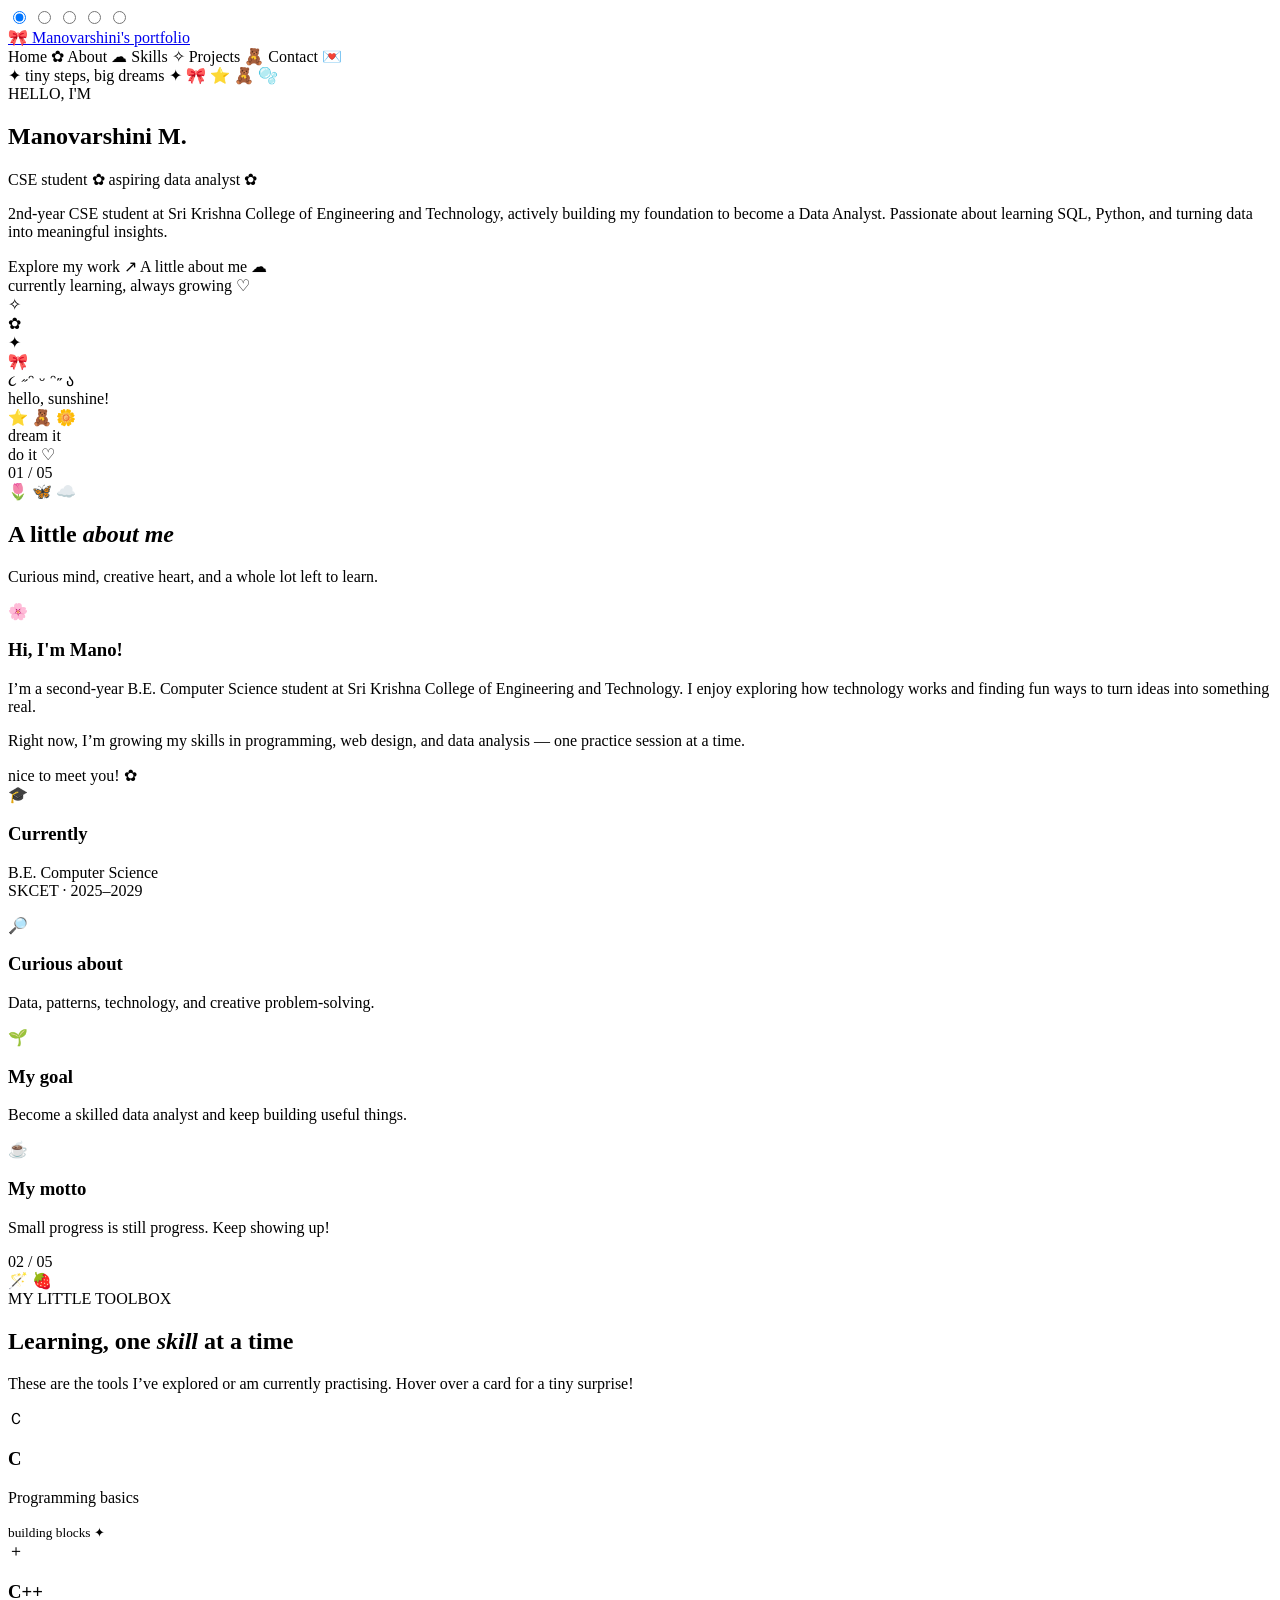
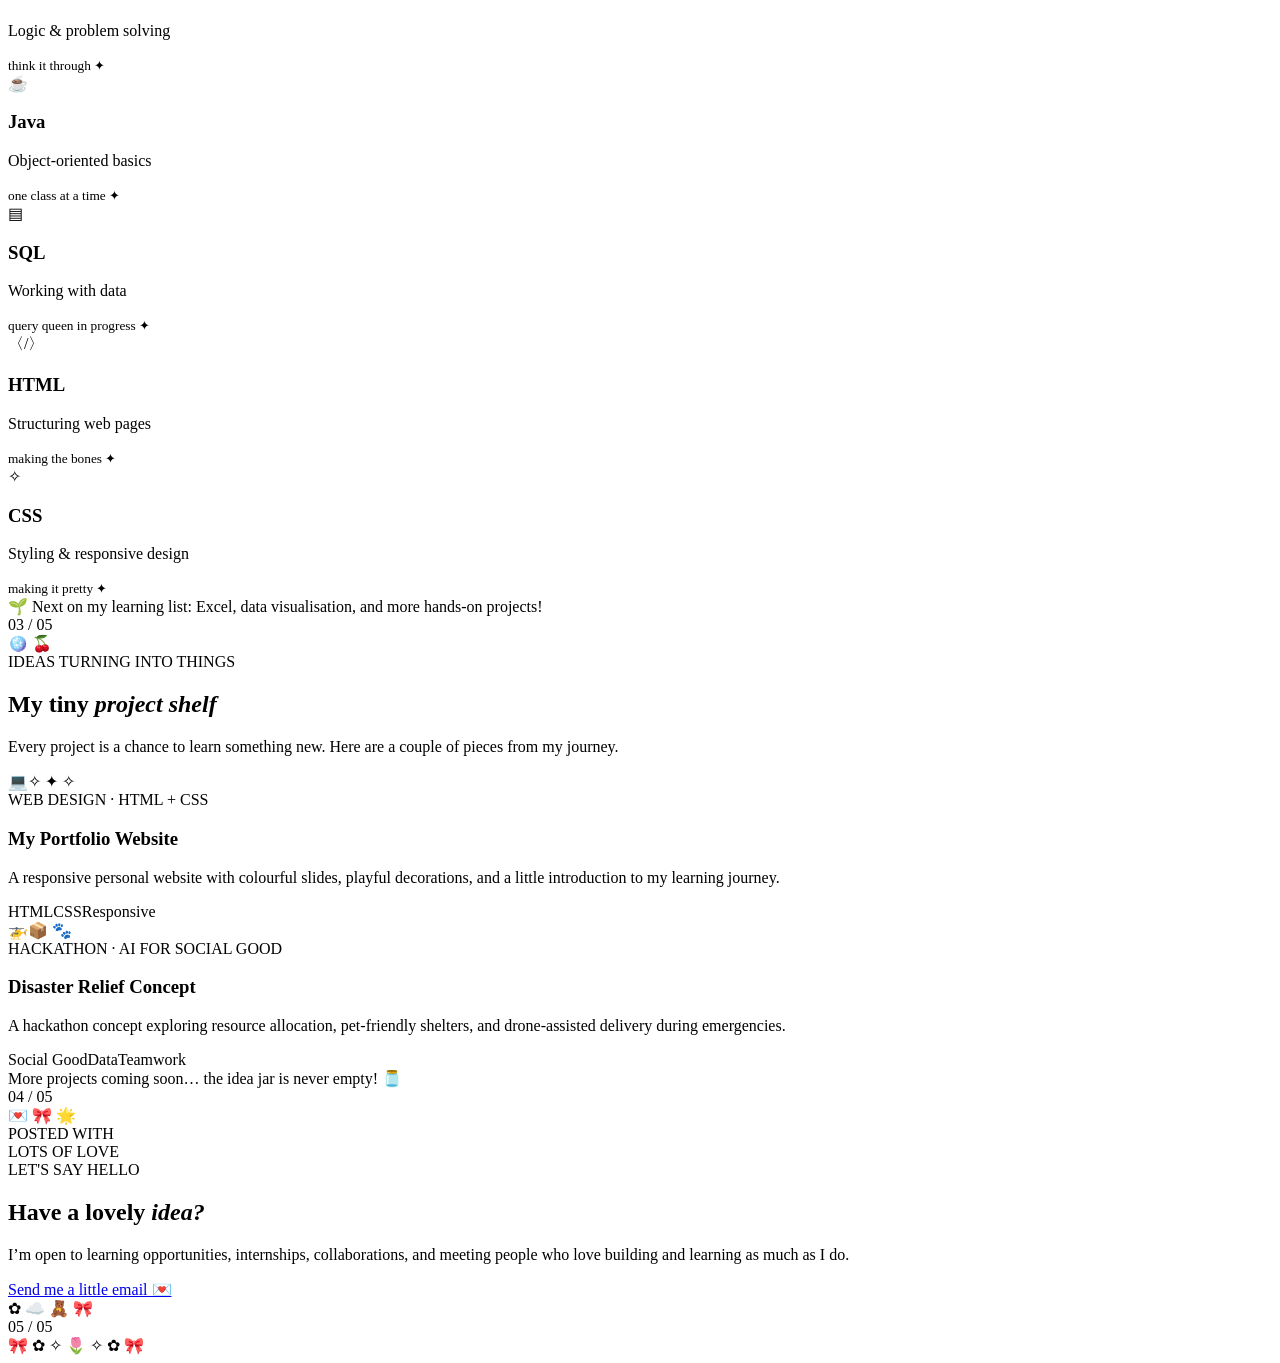
==== index.html @ 261ac4c3 "Add files via upload" ====
<!DOCTYPE html>
<html lang="en">
<head>
    <meta charset="UTF-8">
    <meta name="viewport" content="width=device-width, initial-scale=1.0">
    <meta name="theme-color" content="#ff77ad">
    <title>Manovarshini | Little World on the Web</title>

    <link rel="stylesheet" href="css/base.css">
    <link rel="stylesheet" href="css/layout.css">
    <link rel="stylesheet" href="css/components.css">
    <link rel="stylesheet" href="css/responsive.css">
</head>
<body>
    <!-- CSS-only slide controls -->
    <input type="radio" name="slide" id="home" checked>
    <input type="radio" name="slide" id="about">
    <input type="radio" name="slide" id="skills">
    <input type="radio" name="slide" id="projects">
    <input type="radio" name="slide" id="contact">

    <header class="site-header">
        <a class="logo" href="#home" aria-label="Go to home">
            <span class="logo-bow">🎀</span> Manovarshini's portfolio
        </a>
        <nav aria-label="Main navigation">
            <label for="home" tabindex="0">Home <span>✿</span></label>
            <label for="about" tabindex="0">About <span>☁</span></label>
            <label for="skills" tabindex="0">Skills <span>✧</span></label>
            <label for="projects" tabindex="0">Projects <span>🧸</span></label>
            <label for="contact" tabindex="0">Contact <span>💌</span></label>
        </nav>
    </header>

    <main class="slider">
        <div class="garland garland-one" aria-hidden="true"></div>
        <div class="garland garland-two" aria-hidden="true"></div>

        <div class="slides">
            <!-- HOME -->
            <section class="slide home-slide" aria-label="Home">
                <span class="sticker sticker-top" aria-hidden="true">✦ tiny steps, big dreams ✦</span>
                <span class="floatie floatie-one" aria-hidden="true">🎀</span>
                <span class="floatie floatie-two" aria-hidden="true">⭐</span>
                <span class="floatie floatie-three" aria-hidden="true">🧸</span>
                <span class="floatie floatie-four" aria-hidden="true">🫧</span>

                <div class="content home-copy">
                    <div class="tag"><span class="tag-dot"></span> HELLO, I'M</div>
                    <h1>Manovarshini M.</h1>
                    <p class="intro-line">CSE student <span>✿</span> aspiring data analyst <span>✿</span> </p>
                    <p class="hero-description">
                     2nd-year CSE student at Sri Krishna College of Engineering and Technology, actively building 
                    my foundation to become a Data Analyst. Passionate about 
                    learning SQL, Python, and turning data into meaningful insights.
                    </p>
                    <div class="hero-actions">
                        <label for="projects" class="btn btn-primary">Explore my work <span>↗</span></label>
                        <label for="about" class="btn btn-soft">A little about me ☁</label>
                    </div>
                    <div class="tiny-note">currently learning, always growing ♡</div>
                </div>

                <div class="hero-art" aria-label="Cute floating computer illustration">
                    <div class="orbit orbit-one">✧</div>
                    <div class="orbit orbit-two">✿</div>
                    <div class="orbit orbit-three">✦</div>
                    <div class="computer-card">
                        <div class="computer-screen">
                            <div class="screen-bow">🎀</div>
                            <div class="screen-face">૮ ˶ᵔ ᵕ ᵔ˶ ა</div>
                            <div class="screen-caption">hello, sunshine!</div>
                            <div class="screen-bars"><b></b><b></b><b></b></div>
                        </div>
                        <div class="computer-base"></div>
                    </div>
                    <span class="art-sticker sticker-star">⭐</span>
                    <span class="art-sticker sticker-bear">🧸</span>
                    <span class="art-sticker sticker-flower">🌼</span>
                    <div class="floating-label">dream it<br>do it ♡</div>
                </div>
                <div class="slide-number">01 <span>/ 05</span></div>
            </section>

            <!-- ABOUT -->
            <section class="slide about-slide" aria-label="About me">
                <span class="floatie floatie-one" aria-hidden="true">🌷</span>
                <span class="floatie floatie-two" aria-hidden="true">🦋</span>
                <span class="floatie floatie-three" aria-hidden="true">☁️</span>

                <div class="section-heading">
                    <h2>A little <em>about me</em></h2>
                    <p>Curious mind, creative heart, and a whole lot left to learn.</p>
                </div>
                <div class="about-grid">
                    <div class="about-note paper-note">
                        <span class="tape tape-pink"></span>
                        <div class="note-emoji">🌸</div>
                        <h3>Hi, I'm Mano!</h3>
                        <p>
                            I’m a second-year B.E. Computer Science student at Sri Krishna
                            College of Engineering and Technology. I enjoy exploring how
                            technology works and finding fun ways to turn ideas into something real.
                        </p>
                        <p>
                            Right now, I’m growing my skills in programming, web design,
                            and data analysis — one practice session at a time.
                        </p>
                        <span class="handwritten">nice to meet you! ✿</span>
                    </div>
                    <div class="about-facts">
                        <article class="fact-card fact-lilac">
                            <span class="fact-icon">🎓</span>
                            <div><h3>Currently</h3><p>B.E. Computer Science<br>SKCET · 2025–2029</p></div>
                        </article>
                        <article class="fact-card fact-yellow">
                            <span class="fact-icon">🔎</span>
                            <div><h3>Curious about</h3><p>Data, patterns, technology, and creative problem-solving.</p></div>
                        </article>
                        <article class="fact-card fact-mint">
                            <span class="fact-icon">🌱</span>
                            <div><h3>My goal</h3><p>Become a skilled data analyst and keep building useful things.</p></div>
                        </article>
                        <article class="fact-card fact-peach">
                            <span class="fact-icon">☕</span>
                            <div><h3>My motto</h3><p>Small progress is still progress. Keep showing up!</p></div>
                        </article>
                    </div>
                </div>
                <div class="slide-number">02 <span>/ 05</span></div>
            </section>

            <!-- SKILLS -->
            <section class="slide skills-slide" aria-label="My skills">
                <span class="floatie floatie-one" aria-hidden="true">🪄</span>
                <span class="floatie floatie-two" aria-hidden="true">🍓</span>
                <div class="section-heading">
                    <div class="tag">MY LITTLE TOOLBOX</div>
                    <h2>Learning, one <em>skill</em> at a time</h2>
                    <p>These are the tools I’ve explored or am currently practising. Hover over a card for a tiny surprise!</p>
                </div>
                <div class="skill-grid">
                    <article class="skill-card skill-pink"><span>Ｃ</span><h3>C</h3><p>Programming basics</p><small>building blocks ✦</small></article>
                    <article class="skill-card skill-lilac"><span>＋</span><h3>C++</h3><p>Logic & problem solving</p><small>think it through ✦</small></article>
                    <article class="skill-card skill-yellow"><span>☕</span><h3>Java</h3><p>Object-oriented basics</p><small>one class at a time ✦</small></article>
                    <article class="skill-card skill-mint"><span>▤</span><h3>SQL</h3><p>Working with data</p><small>query queen in progress ✦</small></article>
                    <article class="skill-card skill-peach"><span>〈/〉</span><h3>HTML</h3><p>Structuring web pages</p><small>making the bones ✦</small></article>
                    <article class="skill-card skill-blue"><span>✧</span><h3>CSS</h3><p>Styling & responsive design</p><small>making it pretty ✦</small></article>
                </div>
                <div class="learning-strip"><span>🌱</span> Next on my learning list: Excel, data visualisation, and more hands-on projects!</div>
                <div class="slide-number">03 <span>/ 05</span></div>
            </section>

            <!-- PROJECTS -->
            <section class="slide projects-slide" aria-label="My projects">
                <span class="floatie floatie-one" aria-hidden="true">🪩</span>
                <span class="floatie floatie-two" aria-hidden="true">🍒</span>
                <div class="section-heading">
                    <div class="tag">IDEAS TURNING INTO THINGS</div>
                    <h2>My tiny <em>project shelf</em></h2>
                    <p>Every project is a chance to learn something new. Here are a couple of pieces from my journey.</p>
                </div>
                <div class="project-grid">
                    <article class="project-card project-portfolio">
                        <div class="project-art"><span class="project-emoji">💻</span><span class="project-spark">✧ ✦ ✧</span></div>
                        <div class="project-info">
                            <span class="project-type">WEB DESIGN · HTML + CSS</span>
                            <h3>My Portfolio Website</h3>
                            <p>A responsive personal website with colourful slides, playful decorations, and a little introduction to my learning journey.</p>
                            <div class="pills"><span>HTML</span><span>CSS</span><span>Responsive</span></div>
                        </div>
                    </article>
                    <article class="project-card project-disaster">
                        <div class="project-art"><span class="project-emoji">🚁</span><span class="project-spark">📦 🐾</span></div>
                        <div class="project-info">
                            <span class="project-type">HACKATHON · AI FOR SOCIAL GOOD</span>
                            <h3>Disaster Relief Concept</h3>
                            <p>A hackathon concept exploring resource allocation, pet-friendly shelters, and drone-assisted delivery during emergencies.</p>
                            <div class="pills"><span>Social Good</span><span>Data</span><span>Teamwork</span></div>
                        </div>
                    </article>
                </div>
                <div class="project-footnote">More projects coming soon… the idea jar is never empty! 🫙</div>
                <div class="slide-number">04 <span>/ 05</span></div>
            </section>

            <!-- CONTACT -->
            <section class="slide contact-slide" aria-label="Contact me">
                <span class="floatie floatie-one" aria-hidden="true">💌</span>
                <span class="floatie floatie-two" aria-hidden="true">🎀</span>
                <span class="floatie floatie-three" aria-hidden="true">🌟</span>
                <div class="contact-card">
                    <div class="contact-stamp">POSTED WITH<br>LOTS OF LOVE</div>
                    <div class="tag">LET'S SAY HELLO</div>
                    <h2>Have a lovely <em>idea?</em></h2>
                    <p>
                        I’m open to learning opportunities, internships, collaborations,
                        and meeting people who love building and learning as much as I do.
                    </p>
                    <a class="btn btn-primary" href="mailto:manovarshini28@gmail.com">Send me a little email 💌</a>
                    
                </div>
                <div class="contact-doodles" aria-hidden="true">
                    <span class="doodle doodle-one">✿</span>
                    <span class="doodle doodle-two">☁️</span>
                    <span class="doodle doodle-three">🧸</span>
                    <span class="doodle doodle-four">🎀</span>
                </div>
                <div class="slide-number">05 <span>/ 05</span></div>
            </section>
        </div>

        <div class="dots" aria-label="Choose a slide">
            <label for="home" title="Home" aria-label="Home" tabindex="0"></label>
            <label for="about" title="About" aria-label="About" tabindex="0"></label>
            <label for="skills" title="Skills" aria-label="Skills" tabindex="0"></label>
            <label for="projects" title="Projects" aria-label="Projects" tabindex="0"></label>
            <label for="contact" title="Contact" aria-label="Contact" tabindex="0"></label>
        </div>
    </main>

    <footer class="site-footer">
        <span>🎀 ✿ ✧ 🌷 ✧ ✿ 🎀</span>
    </footer>
</body>
</html>
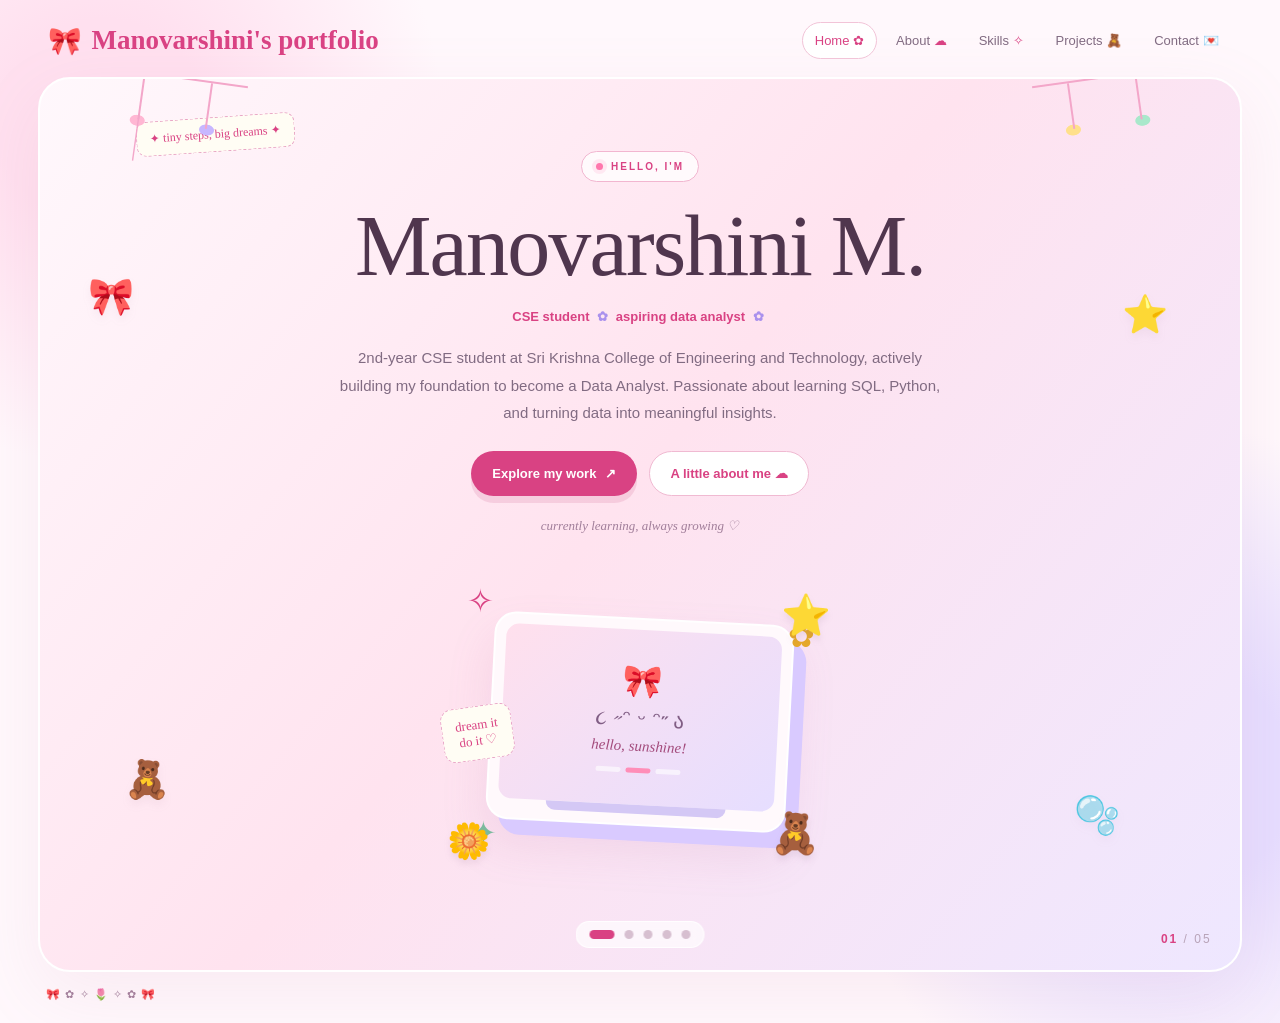
==== commit 3b100559: "Update index.html" ====
--- a/index.html
+++ b/index.html
@@ -6,10 +6,10 @@
     <meta name="theme-color" content="#ff77ad">
     <title>Manovarshini | Little World on the Web</title>
 
-    <link rel="stylesheet" href="css/base.css">
-    <link rel="stylesheet" href="css/layout.css">
-    <link rel="stylesheet" href="css/components.css">
-    <link rel="stylesheet" href="css/responsive.css">
+    <link rel="stylesheet" href="base.css">
+    <link rel="stylesheet" href="layout.css">
+    <link rel="stylesheet" href="components.css">
+    <link rel="stylesheet" href="responsive.css">
 </head>
 <body>
     <!-- CSS-only slide controls -->
--- a/base.css
+++ b/base.css
@@ -0,0 +1,37 @@
+/* BASE: colours, reset, and page defaults */
+:root {
+    --pink: #ff77ad;
+    --pink-light: #ffe0ee;
+    --rose: #d94283;
+    --lilac: #a995ff;
+    --lilac-light: #eee8ff;
+    --yellow: #ffe28b;
+    --mint: #baf3d7;
+    --peach: #ffc8ad;
+    --blue: #bce8ff;
+    --ink: #50364e;
+    --muted: #816b82;
+    --paper: #fffdfb;
+    --line: #f5c7dc;
+}
+* { margin: 0; padding: 0; box-sizing: border-box; }
+html { scroll-behavior: smooth; }
+body {
+    min-height: 100vh;
+    overflow-x: hidden;
+    color: var(--ink);
+    font-family: "Trebuchet MS", Arial, sans-serif;
+    background:
+        radial-gradient(circle at 8% 12%, #ffe0ef 0 7%, transparent 23%),
+        radial-gradient(circle at 92% 76%, #e6ddff 0 8%, transparent 25%),
+        #fff8fc;
+}
+input[type="radio"] {
+    position: absolute;
+    width: 1px;
+    height: 1px;
+    opacity: 0;
+    pointer-events: none;
+}
+a { color: inherit; }
+::selection { background: #ffc4dd; color: #50364e; }
--- a/layout.css
+++ b/layout.css
@@ -0,0 +1,115 @@
+/* LAYOUT: header, slider, slides, and typography */
+.site-header {
+    width: min(1240px, 94%);
+    margin: 0 auto;
+    padding: 22px 10px 18px;
+    display: flex;
+    align-items: center;
+    justify-content: space-between;
+    gap: 22px;
+    position: relative;
+    z-index: 5;
+}
+.logo {
+    display: inline-flex;
+    align-items: center;
+    gap: 9px;
+    color: var(--rose);
+    text-decoration: none;
+    font-family: Georgia, serif;
+    font-size: clamp(19px, 2.5vw, 27px);
+    font-weight: bold;
+    white-space: nowrap;
+}
+.logo-bow { display: inline-block; animation: bob 2.8s ease-in-out infinite; }
+nav { display: flex; flex-wrap: wrap; align-items: center; justify-content: center; gap: 6px; }
+nav label {
+    padding: 10px 12px;
+    border: 1px solid transparent;
+    border-radius: 30px;
+    color: var(--muted);
+    font-size: 13px;
+    cursor: pointer;
+    transition: transform .25s, background .25s, color .25s;
+}
+nav label span { color: var(--rose); }
+nav label:hover, nav label:focus-visible {
+    background: white;
+    border-color: var(--line);
+    color: var(--rose);
+    transform: translateY(-3px) rotate(-2deg);
+}
+.slider {
+    position: relative;
+    width: min(1240px, 94%);
+    min-height: calc(100vh - 115px);
+    min-height: calc(100svh - 115px);
+    margin: 0 auto;
+    overflow: hidden;
+    border: 2px solid white;
+    border-radius: 32px;
+    background: white;
+    box-shadow: 0 22px 70px #c77ea51c;
+    isolation: isolate;
+}
+.slides { display: flex; width: 500%; transition: transform .75s cubic-bezier(.22,.8,.24,1); }
+.slide {
+    position: relative;
+    flex: 0 0 20%;
+    min-width: 0;
+    min-height: calc(100vh - 115px);
+    min-height: calc(100svh - 115px);
+    padding: 72px clamp(25px, 6vw, 82px) 88px;
+    display: flex;
+    flex-direction: column;
+    align-items: center;
+    justify-content: center;
+    gap: 28px;
+    overflow: hidden;
+    isolation: isolate;
+}
+.home-slide { background: linear-gradient(130deg, #fff8fc 0%, #ffe3ef 48%, #eee7ff 100%); }
+.about-slide { background: linear-gradient(135deg, #fff9ef, #fff0f7 54%, #f0eaff); }
+.skills-slide { background: linear-gradient(135deg, #fff7fb, #e9fff5 52%, #fff0f7); }
+.projects-slide { background: linear-gradient(135deg, #fff8ec, #fff0f7 48%, #e9e4ff); }
+.contact-slide { background: linear-gradient(135deg, #ffe8f2, #f4eaff 55%, #fff8e5); }
+#home:checked ~ .slider .slides { transform: translateX(0); }
+#about:checked ~ .slider .slides { transform: translateX(-20%); }
+#skills:checked ~ .slider .slides { transform: translateX(-40%); }
+#projects:checked ~ .slider .slides { transform: translateX(-60%); }
+#contact:checked ~ .slider .slides { transform: translateX(-80%); }
+
+.content, .section-heading { width: 100%; max-width: 760px; text-align: center; position: relative; z-index: 2; }
+.tag {
+    display: inline-flex;
+    align-items: center;
+    gap: 8px;
+    margin-bottom: 18px;
+    padding: 9px 14px;
+    border: 1px solid #f2b6d0;
+    border-radius: 30px;
+    background: #ffffffc9;
+    color: var(--rose);
+    font-size: 10px;
+    font-weight: bold;
+    letter-spacing: 2px;
+}
+.tag-dot { width: 7px; height: 7px; border-radius: 50%; background: var(--pink); box-shadow: 0 0 0 4px #ff77ad24; }
+h1, h2 { color: var(--ink); font-family: Georgia, "Times New Roman", serif; font-weight: normal; line-height: 1.08; letter-spacing: -1.8px; }
+h1 { font-size: clamp(45px, 7vw, 86px); }
+h1 em, h2 em { color: var(--rose); font-weight: normal; }
+h2 { margin-bottom: 12px; font-size: clamp(35px, 5vw, 57px); }
+p { color: var(--muted); font-size: 15px; line-height: 1.85; }
+.section-heading > p { max-width: 660px; margin: 0 auto; }
+.site-footer {
+    width: min(1240px, 94%);
+    margin: 0 auto;
+    padding: 16px 8px 22px;
+    display: flex;
+    flex-wrap: wrap;
+    justify-content: space-between;
+    gap: 10px;
+    color: #a17e9a;
+    font-size: 11px;
+    letter-spacing: 1px;
+}
--- a/components.css
+++ b/components.css
@@ -0,0 +1,152 @@
+/* COMPONENTS: buttons, cards, ribbons, stickers, animations */
+.btn {
+    display: inline-flex;
+    align-items: center;
+    justify-content: center;
+    gap: 9px;
+    padding: 14px 20px;
+    border: 1px solid transparent;
+    border-radius: 30px;
+    font-size: 13px;
+    font-weight: bold;
+    text-decoration: none;
+    cursor: pointer;
+    transition: transform .25s, box-shadow .25s, background .25s;
+}
+.btn:hover { transform: translateY(-4px) rotate(-1deg); box-shadow: 0 10px 22px #cf659327; }
+.btn-primary { background: var(--rose); color: white; box-shadow: 0 7px 0 #b9326d22; }
+.btn-primary:hover { background: #bd2f70; }
+.btn-soft { background: white; border-color: #f0bad2; color: var(--rose); }
+.hero-actions { display: flex; flex-wrap: wrap; justify-content: center; gap: 12px; margin-top: 24px; }
+.intro-line { margin: 12px 0; color: var(--rose); font-size: 13px; font-weight: bold; }
+.intro-line span { color: #aa91ed; padding: 0 4px; }
+.hero-description { max-width: 610px; margin: 15px auto; }
+.tiny-note { margin-top: 22px; color: #a17e9a; font-family: Georgia, serif; font-size: 13px; font-style: italic; }
+
+.hero-art { width: min(390px, 100%); min-height: 320px; position: relative; display: grid; place-items: center; z-index: 1; }
+.computer-card {
+    width: min(300px, 78vw);
+    padding: 10px;
+    border: 2px solid #fff;
+    border-radius: 22px;
+    background: #fff9fc;
+    box-shadow: 13px 15px 0 #d9caff, 0 24px 45px #ba75a526;
+    transform: rotate(3deg);
+    animation: computer-float 4s ease-in-out infinite;
+}
+.computer-top { display: flex; align-items: center; gap: 5px; padding: 5px 5px 10px; color: #a17e9a; font-size: 9px; }
+.computer-top i { width: 7px; height: 7px; display: block; border-radius: 50%; background: #ff9ebf; }
+.computer-top i:nth-child(2) { background: #ffd66f; }
+.computer-top i:nth-child(3) { background: #8ee0bc; }
+.computer-top span { margin-left: auto; }
+.computer-screen { min-height: 175px; padding: 18px 10px; display: flex; flex-direction: column; align-items: center; justify-content: center; border-radius: 13px; background: linear-gradient(135deg, #ffe0ed, #e6deff); }
+.screen-bow { font-size: 32px; animation: bob 2.4s ease-in-out infinite; }
+.screen-face { color: #805d84; font-size: 21px; margin: 7px 0; }
+.screen-caption { color: #a34b7c; font-family: Georgia, serif; font-size: 15px; font-style: italic; }
+.screen-bars { display: flex; gap: 5px; margin-top: 13px; }
+.screen-bars b { width: 25px; height: 5px; border-radius: 10px; background: #fff9; }
+.screen-bars b:nth-child(2) { background: #ff8eb8; }
+.computer-base { width: 65%; height: 9px; margin: 0 auto; border-radius: 0 0 12px 12px; background: #d4c8f5; }
+.orbit, .art-sticker, .floating-label { position: absolute; z-index: 2; }
+.orbit { color: var(--rose); font-size: 32px; animation: twinkle 2.5s ease-in-out infinite; }
+.orbit-one { top: 20px; left: 22px; }
+.orbit-two { top: 55px; right: 20px; color: #e5a82b; animation-delay: .6s; }
+.orbit-three { bottom: 30px; left: 25px; color: #7cba9e; animation-delay: 1s; }
+.art-sticker { font-size: 40px; filter: drop-shadow(0 5px 3px #805d841c); animation: bob 3s ease-in-out infinite; }
+.sticker-star { top: 30px; right: 4px; }
+.sticker-bear { bottom: 25px; right: 15px; animation-delay: .7s; }
+.sticker-flower { bottom: 20px; left: 2px; font-size: 35px; animation-delay: 1.2s; }
+.floating-label { top: 45%; left: -3px; padding: 10px 13px; border: 1px dashed #e9a7c8; border-radius: 12px; background: #fffdf4; color: var(--rose); font-family: Georgia, serif; font-size: 13px; text-align: center; transform: rotate(-8deg); }
+
+.garland { position: absolute; z-index: 4; top: -3px; width: 140px; height: 125px; border-top: 2px solid #f3a6c9; pointer-events: none; }
+.garland::before, .garland::after { content: ""; position: absolute; top: 0; width: 2px; height: 46px; background: #f3a6c9; }
+.garland::before { left: 35px; }
+.garland::after { right: 35px; }
+.garland-one { left: 5%; transform: rotate(8deg); }
+.garland-two { right: 5%; transform: rotate(-8deg); }
+.garland-one::before { box-shadow: 0 42px 0 -0.3px #f3a6c9; }
+.garland-one { background: radial-gradient(ellipse at 35px 47px, #ffb7d3 0 7px, transparent 8px), radial-gradient(ellipse at 105px 47px, #c7b7ff 0 7px, transparent 8px); }
+.garland-two { background: radial-gradient(ellipse at 35px 47px, #ffe08b 0 7px, transparent 8px), radial-gradient(ellipse at 105px 47px, #a9e8cb 0 7px, transparent 8px); }
+.sticker { position: absolute; z-index: 3; padding: 9px 13px; border: 1px dashed #e8a4c4; border-radius: 10px; background: #fffdf4; color: var(--rose); font-family: Georgia, serif; font-size: 12px; transform: rotate(-4deg); }
+.sticker-top { top: 38px; left: 8%; }
+.floatie { position: absolute; z-index: 1; font-size: clamp(23px, 3vw, 37px); pointer-events: none; animation: floaty 5s ease-in-out infinite; filter: drop-shadow(0 5px 4px #916a8b13); }
+.floatie-one { top: 22%; left: 4%; }
+.floatie-two { top: 24%; right: 6%; animation-delay: -1.4s; }
+.floatie-three { bottom: 19%; left: 7%; animation-delay: -2.7s; }
+.floatie-four { bottom: 15%; right: 10%; animation-delay: -3.2s; }
+.slide-number { position: absolute; right: 28px; bottom: 24px; z-index: 4; color: var(--rose); font-size: 12px; font-weight: bold; letter-spacing: 2px; }
+.slide-number span { color: #b8a3b8; font-weight: normal; }
+
+.about-grid { width: 100%; max-width: 950px; display: grid; grid-template-columns: 1fr 1fr; align-items: stretch; gap: 25px; position: relative; z-index: 2; }
+.paper-note { position: relative; padding: 32px; border: 1px solid #f4d5df; border-radius: 8px; background: #fffdf8; box-shadow: 8px 9px 0 #f8cfe0; transform: rotate(-1deg); }
+.tape { position: absolute; top: -11px; left: 40%; width: 75px; height: 22px; opacity: .8; transform: rotate(-4deg); }
+.tape-pink { background: #ffb7d0b8; }
+.note-emoji { font-size: 38px; margin-bottom: 10px; }
+.paper-note h3, .fact-card h3, .skill-card h3, .project-card h3 { margin-bottom: 8px; color: var(--rose); font-family: Georgia, serif; font-size: 22px; }
+.paper-note p { margin-top: 12px; font-size: 13px; }
+.handwritten { display: block; margin-top: 15px; color: #a17e9a; font-family: Georgia, serif; font-style: italic; text-align: right; }
+.about-facts { display: grid; grid-template-columns: 1fr 1fr; gap: 12px; }
+.fact-card { display: flex; align-items: flex-start; gap: 12px; padding: 18px 14px; border: 1px solid #ffffff; border-radius: 16px; box-shadow: 0 8px 18px #89648610; transition: transform .25s; }
+.fact-card:hover { transform: translateY(-5px) rotate(1deg); }
+.fact-icon { font-size: 25px; }
+.fact-card h3 { font-size: 16px; }
+.fact-card p { font-size: 12px; line-height: 1.6; }
+.fact-lilac { background: var(--lilac-light); }
+.fact-yellow { background: #fff4c9; }
+.fact-mint { background: #e1faed; }
+.fact-peach { background: #ffe4d8; }
+
+.skill-grid { width: 100%; max-width: 920px; display: grid; grid-template-columns: repeat(3, minmax(0, 1fr)); gap: 15px; position: relative; z-index: 2; }
+.skill-card { min-height: 155px; padding: 20px 14px; border: 2px solid #ffffff; border-radius: 20px; text-align: center; box-shadow: 0 7px 0 #7e57750c; transition: transform .3s, box-shadow .3s; }
+.skill-card:hover { transform: translateY(-8px) rotate(-2deg) scale(1.025); box-shadow: 0 14px 25px #7e57751c; }
+.skill-card > span { display: inline-grid; place-items: center; width: 42px; height: 42px; margin-bottom: 8px; border-radius: 14px; background: #ffffffbd; color: var(--rose); font-size: 23px; }
+.skill-card h3 { font-size: 19px; }
+.skill-card p { font-size: 12px; margin-bottom: 6px; }
+.skill-card small { color: #9a7b98; font-family: Georgia, serif; font-size: 11px; font-style: italic; }
+.skill-pink { background: #ffe0ed; }
+.skill-lilac { background: #e9e2ff; }
+.skill-yellow { background: #fff0b8; }
+.skill-mint { background: #d8f8e7; }
+.skill-peach { background: #ffdfd0; }
+.skill-blue { background: #d9f1ff; }
+.learning-strip { display: flex; align-items: center; justify-content: center; gap: 10px; width: 100%; max-width: 800px; padding: 14px 18px; border: 1px dashed #c8b8e9; border-radius: 15px; background: #ffffffa8; color: #826c88; font-size: 12px; text-align: center; position: relative; z-index: 2; }
+
+.project-grid { width: 100%; max-width: 900px; display: grid; grid-template-columns: 1fr 1fr; gap: 20px; position: relative; z-index: 2; }
+.project-card { overflow: hidden; border: 2px solid #fff; border-radius: 22px; background: #fffdfd; box-shadow: 0 10px 30px #916a8b14; transition: transform .3s, box-shadow .3s; }
+.project-card:hover { transform: translateY(-7px) rotate(.5deg); box-shadow: 0 18px 35px #916a8b24; }
+.project-art { min-height: 145px; display: flex; align-items: center; justify-content: center; gap: 18px; }
+.project-portfolio .project-art { background: linear-gradient(135deg, #ffdbe9, #e8e0ff); }
+.project-disaster .project-art { background: linear-gradient(135deg, #d9f8e8, #fff0bd); }
+.project-emoji { font-size: 58px; filter: drop-shadow(0 7px 4px #6b4c6a15); transition: transform .3s; }
+.project-card:hover .project-emoji { transform: rotate(-8deg) scale(1.12); }
+.project-spark { color: var(--rose); font-size: 24px; }
+.project-info { padding: 22px; }
+.project-type { color: #a17e9a; font-size: 9px; font-weight: bold; letter-spacing: 1.5px; }
+.project-card h3 { margin-top: 9px; font-size: 21px; }
+.project-card p { font-size: 13px; }
+.pills { display: flex; flex-wrap: wrap; gap: 6px; margin-top: 14px; }
+.pills span { padding: 6px 9px; border-radius: 20px; background: #f8e8f1; color: #a44d7a; font-size: 10px; }
+.project-footnote { color: #9b7b9a; font-family: Georgia, serif; font-size: 13px; font-style: italic; position: relative; z-index: 2; }
+
+.contact-card { width: min(660px, 100%); padding: clamp(30px, 6vw, 60px); border: 2px solid white; border-radius: 25px; background: #fffdfbdc; box-shadow: 12px 13px 0 #d8c9ff, 0 20px 45px #9d75a31c; text-align: center; position: relative; z-index: 2; transform: rotate(-1deg); }
+.contact-card h2 { margin-bottom: 15px; }
+.contact-card p { max-width: 490px; margin: 0 auto 24px; }
+.contact-stamp { position: absolute; top: -19px; right: 22px; padding: 10px 12px; border: 2px dashed #f1a5c7; border-radius: 50%; background: #fff0f7; color: var(--rose); font-size: 8px; font-weight: bold; line-height: 1.5; transform: rotate(12deg); }
+.contact-signoff { margin-top: 22px; color: #a17e9a; font-family: Georgia, serif; font-size: 13px; font-style: italic; }
+.contact-doodles .doodle { position: absolute; font-size: 42px; animation: bob 3s ease-in-out infinite; }
+.doodle-one { top: 22%; left: 12%; color: #d94283; }
+.doodle-two { top: 25%; right: 12%; animation-delay: .6s !important; }
+.doodle-three { bottom: 17%; left: 14%; animation-delay: 1s !important; }
+.doodle-four { bottom: 16%; right: 15%; animation-delay: 1.4s !important; }
+
+.dots { position: absolute; bottom: 22px; left: 50%; transform: translateX(-50%); z-index: 6; display: flex; align-items: center; gap: 10px; padding: 8px 13px; border: 1px solid #ffffffd9; border-radius: 30px; background: #ffffffa8; backdrop-filter: blur(8px); }
+.dots label { width: 9px; height: 9px; border-radius: 50%; background: #d7bfd0; cursor: pointer; transition: width .25s, background .25s, transform .25s; }
+.dots label:hover { transform: scale(1.4); }
+#home:checked ~ .slider label[for="home"], #about:checked ~ .slider label[for="about"], #skills:checked ~ .slider label[for="skills"], #projects:checked ~ .slider label[for="projects"], #contact:checked ~ .slider label[for="contact"] { width: 25px; border-radius: 20px; background: var(--rose); }
+
+#home:checked ~ .site-header label[for="home"], #about:checked ~ .site-header label[for="about"], #skills:checked ~ .site-header label[for="skills"], #projects:checked ~ .site-header label[for="projects"], #contact:checked ~ .site-header label[for="contact"] { background: white; border-color: #f2c4d8; color: var(--rose); }
+
+@keyframes bob { 0%, 100% { transform: translateY(0) rotate(-2deg); } 50% { transform: translateY(-9px) rotate(3deg); } }
+@keyframes floaty { 0%, 100% { transform: translateY(0) rotate(-8deg); } 50% { transform: translateY(-18px) rotate(9deg); } }
+@keyframes twinkle { 0%, 100% { opacity: .65; transform: scale(.9) rotate(0); } 50% { opacity: 1; transform: scale(1.2) rotate(15deg); } }
+@keyframes computer-float { 0%, 100% { transform: translateY(0) rotate(3deg); } 50% { transform: translateY(-10px) rotate(1deg); } }
--- a/responsive.css
+++ b/responsive.css
@@ -0,0 +1,73 @@
+/* RESPONSIVE: tablets, phones, and reduced motion */
+@media (max-width: 850px) {
+    .site-header { flex-direction: column; gap: 12px; }
+    .slider, .slide { min-height: calc(100vh - 145px); min-height: calc(100svh - 145px); }
+    .slide { padding: 65px 28px 82px; }
+    .home-slide { gap: 10px; }
+    .hero-art { min-height: 270px; }
+    .about-grid { gap: 18px; }
+    .paper-note { padding: 25px; }
+    .fact-card { padding: 14px 10px; }
+    .garland { opacity: .7; transform: scale(.8); }
+}
+@media (max-width: 620px) {
+    .site-header { width: 96%; padding: 18px 5px 14px; }
+    .logo { font-size: 21px; }
+    nav { gap: 3px; }
+    nav label { padding: 8px 9px; font-size: 12px; }
+    nav label span { display: none; }
+    .slider { width: 96%; border-radius: 24px; min-height: calc(100vh - 130px); min-height: calc(100svh - 130px); }
+    .slide { min-height: calc(100vh - 130px); min-height: calc(100svh - 130px); padding: 58px 20px 75px; gap: 20px; }
+    h1 { font-size: clamp(40px, 11vw, 60px); }
+    h2 { font-size: clamp(33px, 9vw, 45px); }
+    p { font-size: 13px; line-height: 1.75; }
+    .home-slide { gap: 0; }
+    .hero-art { min-height: 245px; width: 100%; }
+    .computer-card { width: 235px; }
+    .computer-screen { min-height: 135px; }
+    .hero-actions { gap: 9px; margin-top: 18px; }
+    .btn { padding: 12px 15px; font-size: 12px; }
+    .sticker-top { top: 12px; left: 5%; font-size: 10px; }
+    .garland { opacity: .35; transform: scale(.55); transform-origin: top left; }
+    .garland-two { transform-origin: top right; }
+    .floatie { font-size: 23px; }
+    .floatie-one { left: 2%; }
+    .floatie-two { right: 3%; }
+    .about-grid, .project-grid { grid-template-columns: 1fr; }
+    .about-grid { max-width: 450px; }
+    .paper-note { padding: 23px; }
+    .about-facts { gap: 9px; }
+    .fact-card { padding: 12px 9px; gap: 7px; }
+    .fact-icon { font-size: 21px; }
+    .fact-card h3 { font-size: 14px; }
+    .fact-card p { font-size: 11px; }
+    .skill-grid { grid-template-columns: repeat(2, minmax(0, 1fr)); gap: 10px; }
+    .skill-card { min-height: 140px; padding: 15px 8px; }
+    .skill-card p { font-size: 11px; }
+    .skill-card small { font-size: 10px; }
+    .learning-strip { font-size: 11px; padding: 11px; }
+    .project-grid { max-width: 440px; gap: 14px; }
+    .project-art { min-height: 105px; }
+    .project-info { padding: 17px; }
+    .project-card h3 { font-size: 19px; }
+    .contact-card { padding: 38px 22px 28px; }
+    .contact-stamp { right: 10px; font-size: 7px; }
+    .contact-doodles .doodle { font-size: 28px; }
+    .doodle-one { left: 4%; }
+    .doodle-two { right: 4%; }
+    .doodle-three { left: 4%; }
+    .doodle-four { right: 5%; }
+    .slide-number { right: 14px; bottom: 19px; font-size: 10px; }
+    .dots { bottom: 17px; }
+    .site-footer { justify-content: center; text-align: center; font-size: 10px; }
+}
+@media (max-width: 370px) {
+    nav label { padding: 7px; font-size: 11px; }
+    .about-facts { grid-template-columns: 1fr; }
+    .hero-actions { flex-direction: column; align-items: center; }
+    .hero-actions .btn { width: 100%; max-width: 240px; }
+    .skill-card { padding: 12px 5px; }
+}
+@media (prefers-reduced-motion: reduce) {
+    *, *::before, *::after { scroll-behavior: auto !important; animation: none !important; transition: none !important; }
+}
